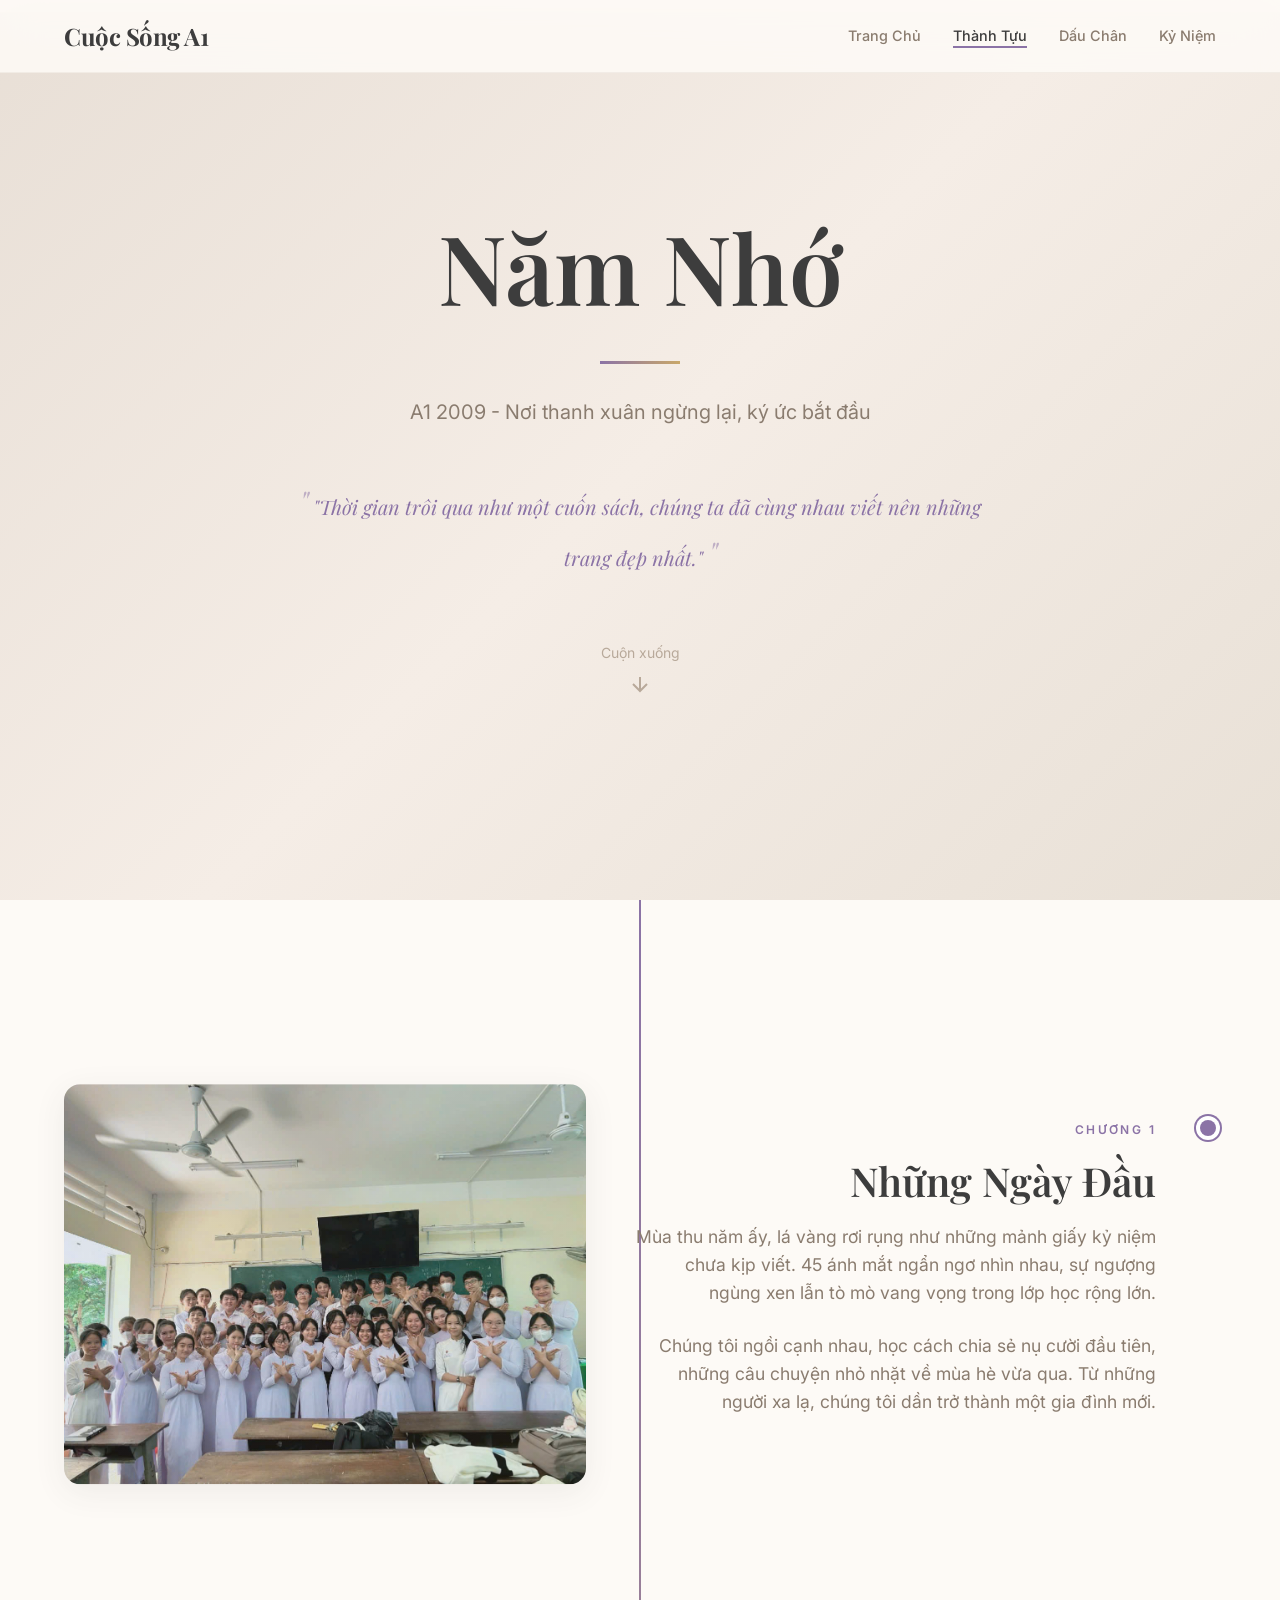
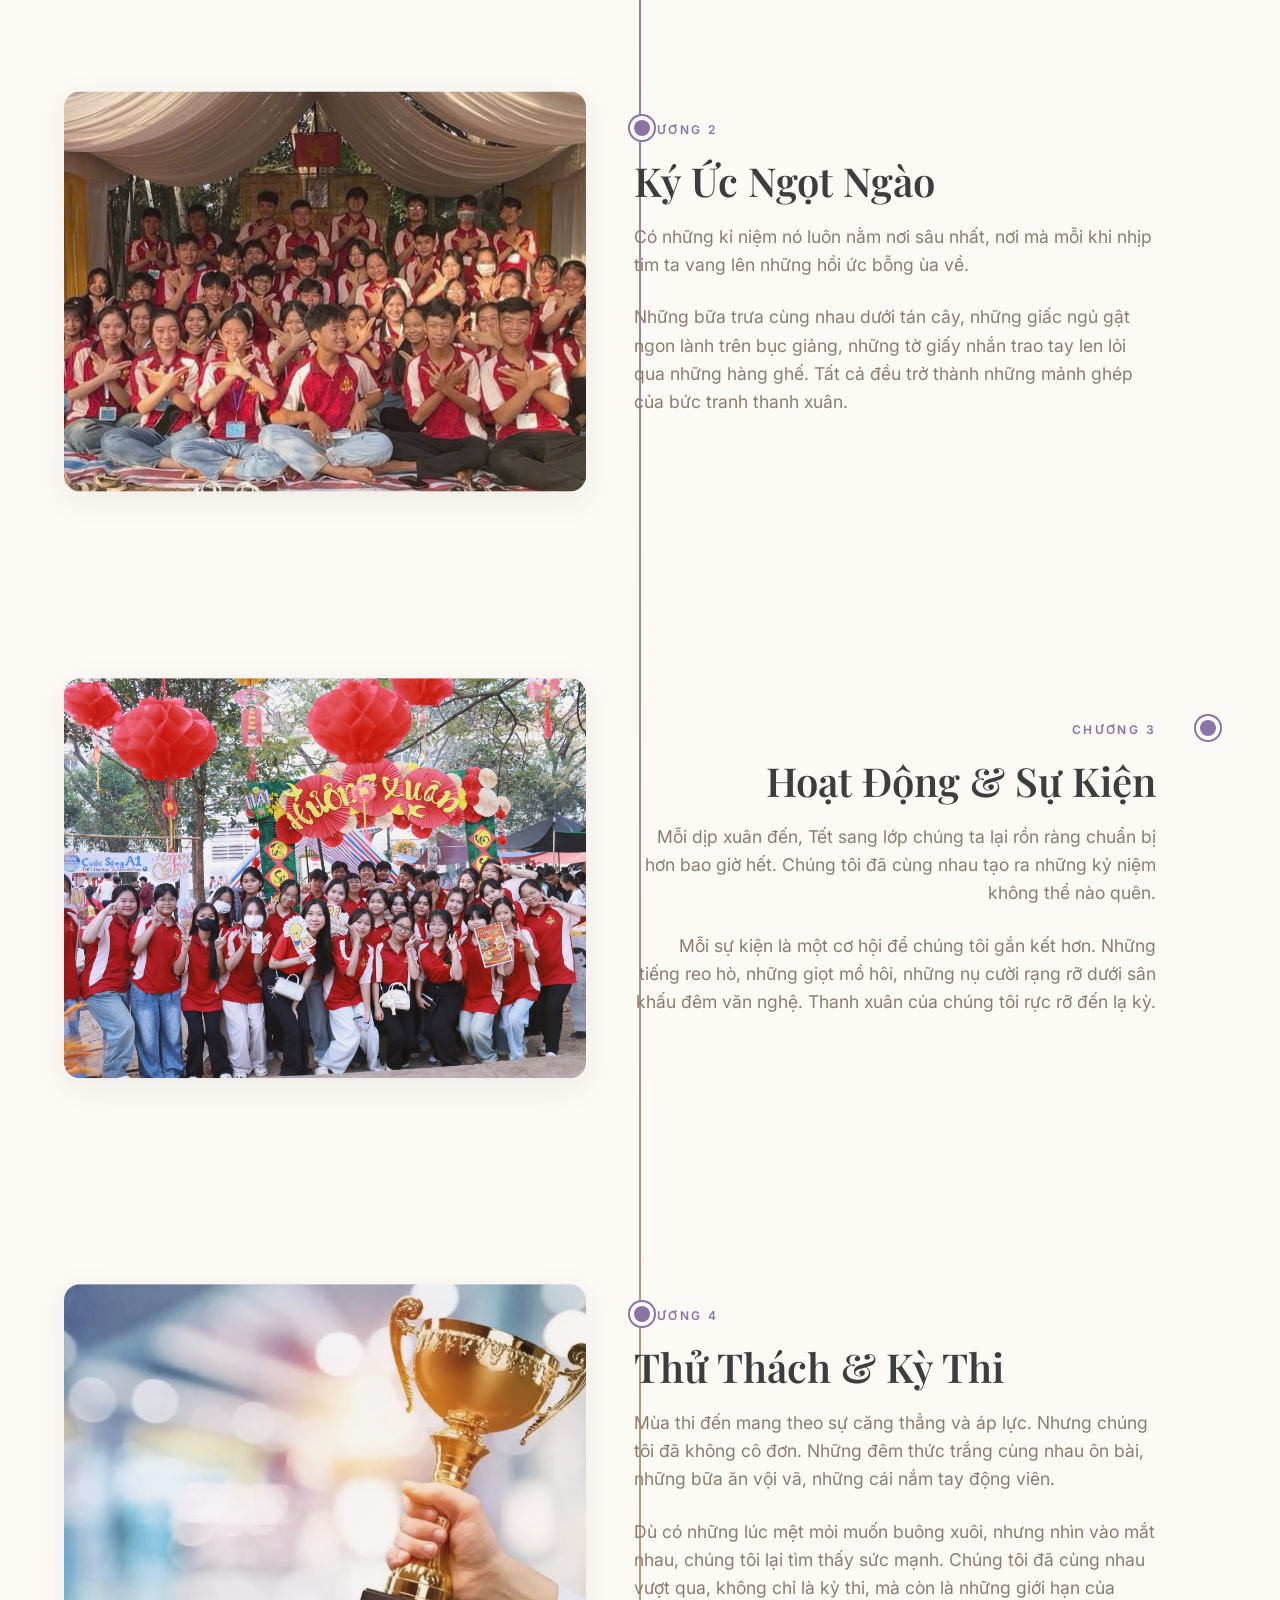
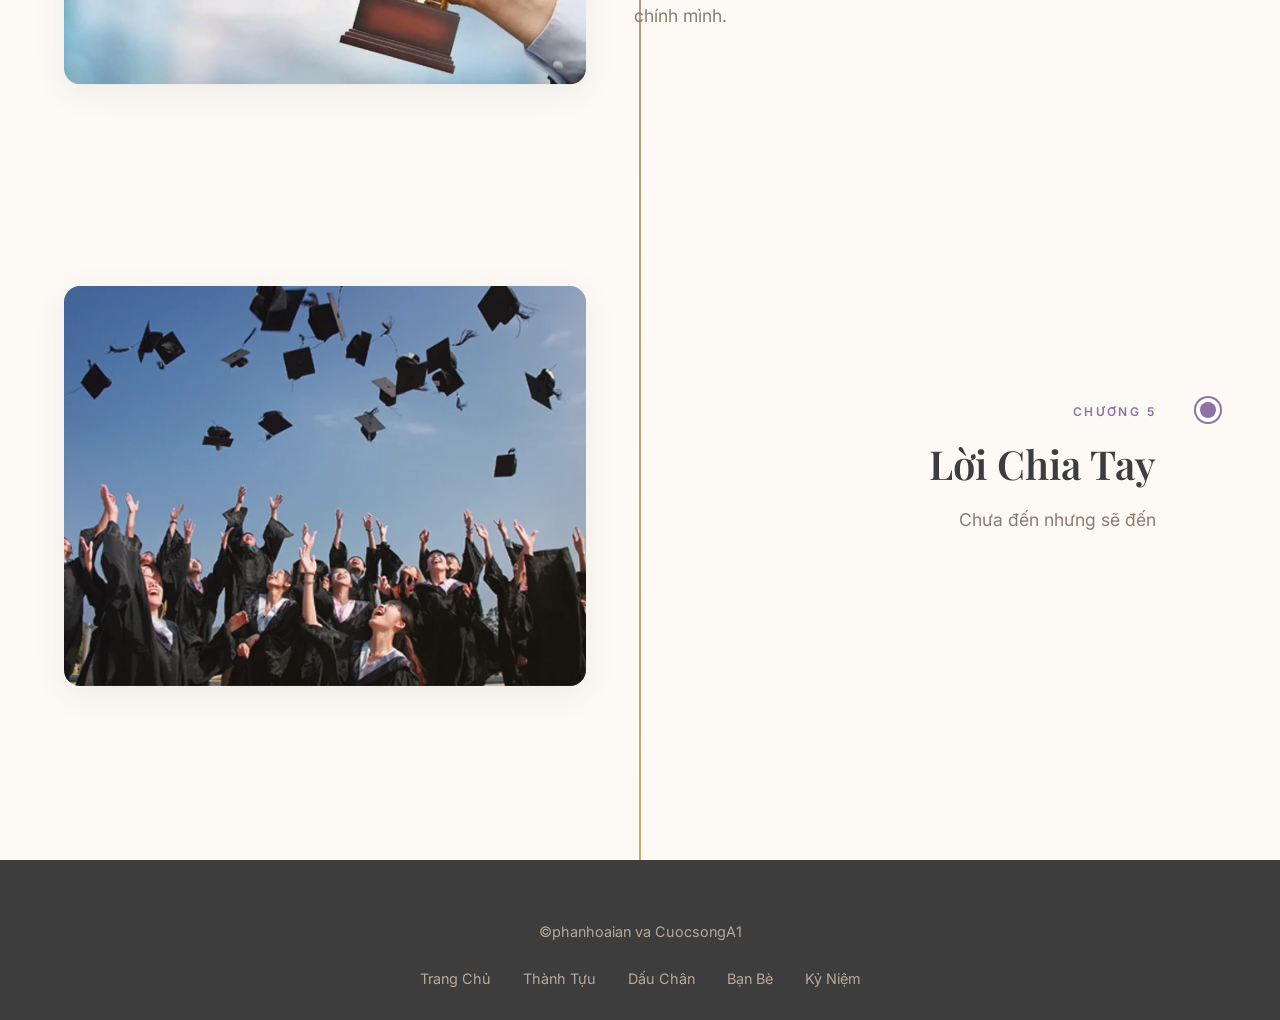
==== index.html @ 9101a154 "Add files via upload" ====
<html lang="en">
<head>
    <meta charset="UTF-8">
    <meta name="viewport" content="width=device-width, initial-scale=1.0">
    <title>A1 2009 - Cuộc sống A1</title>
    <link rel="stylesheet" href="css/style.css">
    <link rel="preconnect" href="https://fonts.googleapis.com">
    <link rel="preconnect" href="https://fonts.gstatic.com" crossorigin>
    <link href="https://fonts.googleapis.com/css2?family=Playfair+Display:wght@400;600;700&family=Inter:wght@300;400;500&display=swap" rel="stylesheet">
    <link rel="shortcut icon" href="https://scontent.fsgn22-1.fna.fbcdn.net/v/t39.30808-1/626630319_122153232092719823_8777034317655926720_n.jpg?stp=dst-jpg_s200x200_tt6&_nc_cat=101&ccb=1-7&_nc_sid=1d2534&_nc_eui2=AeEyj0QNQNaCWDldyul79r_QkZm5VjyvI9yRmblWPK8j3D_sSsfe5cs8A8IA8PeKLNAv_W7htjBFcPsHTziCKK48&_nc_ohc=3yDptLnnUp8Q7kNvwF9u_Lq&_nc_oc=AdrdIYrBHC6mQlR0VF8q8J63vqtb9BoQ-V44E0uIsfdupX2R-YuXMeVOrKI9eE0JbVaA23MNsVKDD-mw1TEElf0S&_nc_zt=24&_nc_ht=scontent.fsgn22-1.fna&_nc_gid=ArXGuorG_A_FlN2onKPrpw&oh=00_Af1xdZVEeotEnHmuKKEDjIhRKZL2exEjdsrtC2wed363jg&oe=69F21630" type="image/x-icon">
</head>
<body>
      <nav class="navbar">
        <div class="nav-container">
            <a href="" class="nav-logo">Cuộc Sống A1</a>
            <button class="nav-toggle" aria-label="Toggle menu">
                <span></span>
                <span></span>
                <span></span>
            </button>
            <ul class="nav-menu">
                <li><a href="">Trang Chủ</a></li>
                <li><a href="" class="active">Thành Tựu</a></li>
                <li><a href="">Dấu Chân</a></li>
                <li><a href="https://drive.google.com/drive/folders/1b-xM9OxWRx40yR7_NTK7ebSOd1DAEus-?usp=sharing">Kỷ Niệm</a></li>
            </ul>
        </div>
    </nav>

    <!-- Scroll Progress -->
    <div class="scroll-progress">
        <div class="progress-bar"></div>
    </div>

    <!-- Music Toggle --><audio autoplay src="audio.mp3">
    <button class="music-toggle" aria-label="Toggle background music">
       
        <svg class="music-icon" viewBox="0 0 24 24" fill="none" stroke="currentColor" stroke-width="2">
            <path d="M9 18V5l12-2v13"></path>
            <circle cx="6" cy="18" r="3"></circle>
            <circle cx="18" cy="16" r="3"></circle>
        </svg>
    </button>
 </audio>
    <!-- Hero Section -->
    <section class="hero">
        <div class="hero-bg" data-parallax="0.3"></div>
        <div class="hero-content">
            <h1 class="hero-title">Năm Nhớ</h1>
            <div class="hero-divider"></div>
            <p class="hero-subtitle">A1 2009 - Nơi thanh xuân ngừng lại, ký ức bắt đầu</p>
            <blockquote class="hero-quote">
                "Thời gian trôi qua như một cuốn sách, chúng ta đã cùng nhau viết nên những trang đẹp nhất."
            </blockquote>
            <div class="scroll-hint">
                <span>Cuộn xuống</span>
                <svg viewBox="0 0 24 24" fill="none" stroke="currentColor" stroke-width="2">
                    <path d="M12 5v14M5 12l7 7 7-7"/>
                </svg>
            </div>
        </div>
    </section>

    <!-- Timeline Container -->
    <div class="timeline-container">
        <div class="timeline-line"></div>

        <!-- Chapter 1 -->
        <section class="story-section" data-chapter="1">
            <div class="container">
                <div class="story-content">
                    <div class="story-text left">
                        <span class="chapter-label">ㅤㅤㅤChương 1</span>
                        <h2>ㅤㅤㅤNhững Ngày Đầu</h2>
                        <p>ㅤㅤMùa thu năm ấy, lá vàng rơi rụng như những mảnh giấy kỷ niệm chưa kịp viết. 45 ánh mắt ngẩn ngơ nhìn nhau, sự ngượng ngùng xen lẫn tò mò vang vọng trong lớp học rộng lớn.</p>
                        <p>ㅤㅤㅤChúng tôi ngồi cạnh nhau, học cách chia sẻ nụ cười đầu tiên, những câu chuyện nhỏ nhặt về mùa hè vừa qua. Từ những người xa lạ, chúng tôi dần trở thành một gia đình mới.</p>
                    </div>
                    <div class="story-image right" data-parallax="0.2">
                              <img src="image/img1.png?w=600&h=400&fit=crop" alt="First days at school">
                        <div class="image-overlay"></div>
                    </div>
                </div>
            </div>
        </section>

        <!-- Chapter 2 -->
        <section class="story-section" data-chapter="2">
            <div class="container">
                <div class="story-content">
                    <div class="story-image left" data-parallax="0.2">
                         <img src="./image/img2.png?w=600&h=400&fit=crop" alt="Class memories">
                        <div class="image-overlay"></div>
                    </div>
                    <div class="story-text right">
                        <span class="chapter-label">ㅤㅤㅤChương 2</span>
                        <h2>ㅤㅤㅤKý Ức Ngọt Ngào</h2>
                        <p>ㅤㅤCó những kỉ niệm nó luôn nằm nơi sâu nhất, nơi mà mỗi khi nhịp tim ta vang lên những hồi ức bỗng ùa về.</p>
                        <p>ㅤㅤㅤNhững bữa trưa cùng nhau dưới tán cây, những giấc ngủ gật ngon lành trên bục giảng, những tờ giấy nhắn trao tay len lỏi qua những hàng ghế. Tất cả đều trở thành những mảnh ghép của bức tranh thanh xuân.</p>
                    </div>
                </div>
            </div>
        </section>

        <!-- Chapter 3 -->
        <section class="story-section" data-chapter="3">
            <div class="container">
                <div class="story-content">
                    <div class="story-text left">
                        <span class="chapter-label">Chương 3</span>
                        <h2>ㅤㅤㅤHoạt Động & Sự Kiện</h2>
                        <p>ㅤㅤMỗi dịp xuân đến, Tết sang lớp chúng ta lại rồn ràng chuẩn bị hơn bao giờ hết. Chúng tôi đã cùng nhau tạo ra những kỷ niệm không thể nào quên.</p>
                        <p>ㅤㅤㅤMỗi sự kiện là một cơ hội để chúng tôi gắn kết hơn. Những tiếng reo hò, những giọt mồ hôi, những nụ cười rạng rỡ dưới sân khấu đêm văn nghệ. Thanh xuân của chúng tôi rực rỡ đến lạ kỳ.</p>
                    </div>
                    <div class="story-image right" data-parallax="0.2">
                        <img src="./image/img3.png?w=600&h=400&fit=crop" alt="School activities">
                        <div class="image-overlay"></div>
                    </div>
                </div>
            </div>
        </section>

        <!-- Chapter 4 -->
        <section class="story-section" data-chapter="4">
            <div class="container">
                <div class="story-content">
                    <div class="story-image left" data-parallax="0.2">
                        <img src="./image/img4.png?w=600&h=400&fit=crop" alt="Exam challenges">
                        <div class="image-overlay"></div>
                    </div>
                    <div class="story-text right">
                        <span class="chapter-label">ㅤㅤㅤChương 4</span>
                        <h2>ㅤㅤㅤThử Thách & Kỳ Thi</h2>
                        <p>ㅤㅤMùa thi đến mang theo sự căng thẳng và áp lực. Nhưng chúng tôi đã không cô đơn. Những đêm thức trắng cùng nhau ôn bài, những bữa ăn vội vã, những cái nắm tay động viên.</p>
                        <p>ㅤㅤㅤDù có những lúc mệt mỏi muốn buông xuôi, nhưng nhìn vào mắt nhau, chúng tôi lại tìm thấy sức mạnh. Chúng tôi đã cùng nhau vượt qua, không chỉ là kỳ thi, mà còn là những giới hạn của chính mình.</p>
                    </div>
                </div>
            </div>
        </section>

        <!-- Chapter 5 -->
        <section class="story-section" data-chapter="5">
            <div class="container">
                <div class="story-content">
                    <div class="story-text left">
                        <span class="chapter-label">Chương 5</span>
                        <h2>Lời Chia Tay</h2>
                        <p>Chưa đến nhưng sẽ đến</p>
                        
                    </div>
                    <div class="story-image right" data-parallax="0.2">
                        <img src="./image/img5.png?w=600&h=400&fit=crop" alt="Graduation farewell">
                        <div class="image-overlay"></div>
                    </div>
                </div>
            </div>
        </section>
    </div>

    <!-- Footer -->
    <footer class="footer">
         <div class="container">
            <p>©phanhoaian va CuocsongA1</p>
            <div class="footer-links">
                <a href="index.html">Trang Chủ</a>
                <a href="./achievements/">Thành Tựu</a>
                <a href="./timeline/">Dấu Chân</a>
                <a href="./members/">Bạn Bè</a>
                <a href="./gallery/">Kỷ Niệm</a>
            </div>
        </div>
    </footer>

    <script src="js/script.js"></script>
</body>
</html>
---- css/style.css ----
/* Reset & Base */
* {
    margin: 0;
    padding: 0;
    box-sizing: border-box;
}

:root {
    --bg-primary: #fdfaf6;
    --bg-secondary: #faf5f0;
    --accent-purple: #8b73a6;
    --accent-gold: #c9a86a;
    --text-dark: #3d3d3d;
    --text-light: #8a7c6f;
    --text-muted: #b8a99a;
    --white: #ffffff;
    --shadow: 0 8px 32px rgba(61, 61, 61, 0.08);
    --transition: all 0.4s cubic-bezier(0.16, 1, 0.3, 1);
}

html {
    scroll-behavior: smooth;
}

body {
    font-family: 'Inter', sans-serif;
    color: var(--text-dark);
    background-color: var(--bg-primary);
    line-height: 1.6;
    overflow-x: hidden;
}

h1, h2, h3, h4 {
    font-family: 'Playfair Display', serif;
    font-weight: 600;
    line-height: 1.3;
}

a {
    text-decoration: none;
    color: inherit;
    transition: var(--transition);
}

ul {
    list-style: none;
}

img {
    max-width: 100%;
    display: block;
}

.container {
    max-width: 1200px;
    margin: 0 auto;
    padding: 0 24px;
}

/* Navigation */
.navbar {
    position: fixed;
    top: 0;
    left: 0;
    right: 0;
    z-index: 1000;
    background: rgba(253, 250, 246, 0.9);
    backdrop-filter: blur(20px);
    border-bottom: 1px solid rgba(184, 169, 154, 0.15);
    transition: var(--transition);
}

.navbar.scrolled {
    box-shadow: var(--shadow);
}

.nav-container {
    max-width: 1200px;
    margin: 0 auto;
    padding: 0 24px;
    display: flex;
    align-items: center;
    justify-content: space-between;
    height: 72px;
}

.nav-logo {
    font-family: 'Playfair Display', serif;
    font-size: 1.5rem;
    font-weight: 700;
    color: var(--text-dark);
    letter-spacing: -0.02em;
}

.nav-menu {
    display: flex;
    gap: 32px;
    align-items: center;
}

.nav-menu a {
    font-size: 0.9rem;
    color: var(--text-light);
    font-weight: 500;
    position: relative;
}

.nav-menu a::after {
    content: '';
    position: absolute;
    bottom: -4px;
    left: 0;
    width: 0;
    height: 2px;
    background: var(--accent-purple);
    transition: var(--transition);
}

.nav-menu a:hover,
.nav-menu a.active {
    color: var(--text-dark);
}

.nav-menu a:hover::after,
.nav-menu a.active::after {
    width: 100%;
}

.nav-toggle {
    display: none;
    flex-direction: column;
    gap: 5px;
    background: none;
    border: none;
    cursor: pointer;
    padding: 8px;
}

.nav-toggle span {
    width: 24px;
    height: 2px;
    background: var(--text-dark);
    transition: var(--transition);
}

/* Music Toggle */
.music-toggle {
    position: fixed;
    bottom: 32px;
    right: 32px;
    width: 56px;
    height: 56px;
    border-radius: 50%;
    background: var(--white);
    border: 1px solid rgba(184, 169, 154, 0.3);
    box-shadow: var(--shadow);
    cursor: pointer;
    z-index: 999;
    display: flex;
    align-items: center;
    justify-content: center;
    transition: var(--transition);
}

.music-toggle:hover {
    transform: scale(1.1);
    border-color: var(--accent-purple);
}

.music-toggle.playing {
    background: var(--accent-purple);
    color: var(--white);
}

.music-icon {
    width: 24px;
    height: 24px;
}

/* Scroll Progress */
.scroll-progress {
    position: fixed;
    top: 0;
    left: 0;
    right: 0;
    height: 4px;
    z-index: 1001;
    pointer-events: none;
}

.progress-bar {
    height: 100%;
    background: linear-gradient(90deg, var(--accent-purple), var(--accent-gold));
    width: 0%;
    transition: width 0.1s ease-out;
}

/* Hero Section */
.hero {
    position: relative;
    min-height: 100vh;
    display: flex;
    align-items: center;
    justify-content: center;
    overflow: hidden;
}

.hero-bg {
    position: absolute;
    inset: 0;
    background: linear-gradient(135deg, #e8dfd6 0%, #f5ede6 50%, #e8e0d6 100%);
}

.hero-bg::before {
    content: '';
    position: absolute;
    inset: 0;
    background-image: url('https://images.unsplash.com/photo-1523050854058-8df90110c9f1?w=1920&h=1080&fit=crop');
    background-size: cover;
    background-position: center;
    opacity: 0.15;
}

.hero-content {
    text-align: center;
    padding: 0 24px;
    position: relative;
    z-index: 2;
    max-width: 800px;
}

.hero-title {
    font-size: clamp(3rem, 10vw, 6rem);
    color: var(--text-dark);
    margin-bottom: 1.5rem;
    opacity: 0;
    transform: translateY(40px);
    animation: fadeUp 1s ease forwards 0.3s;
}

.hero-divider {
    width: 80px;
    height: 3px;
    background: linear-gradient(90deg, var(--accent-purple), var(--accent-gold));
    margin: 2rem auto;
    opacity: 0;
    transform: scaleX(0);
    animation: scaleXIn 0.8s ease forwards 0.8s;
}

.hero-subtitle {
    font-size: 1.25rem;
    color: var(--text-light);
    margin-bottom: 2rem;
    opacity: 0;
    transform: translateY(30px);
    animation: fadeUp 1s ease forwards 0.6s;
}

.hero-quote {
    font-family: 'Playfair Display', serif;
    font-size: 1.25rem;
    font-style: italic;
    color: var(--accent-purple);
    margin-top: 3rem;
    padding: 0 24px;
    opacity: 0;
    transform: translateY(30px);
    animation: fadeUp 1s ease forwards 0.9s;
}

.hero-quote::before,
.hero-quote::after {
    content: '"';
    font-size: 2rem;
    opacity: 0.5;
}

.scroll-hint {
    display: flex;
    flex-direction: column;
    align-items: center;
    gap: 8px;
    margin-top: 4rem;
    opacity: 0;
    animation: fadeUp 1s ease forwards 1.2s;
    cursor: pointer;
    color: var(--text-muted);
    font-size: 0.875rem;
}

.scroll-hint svg {
    width: 24px;
    height: 24px;
    animation: bounce 2s infinite;
}

@keyframes fadeUp {
    to {
        opacity: 1;
        transform: translateY(0);
    }
}

@keyframes scaleXIn {
    to {
        opacity: 1;
        transform: scaleX(1);
    }
}

@keyframes bounce {
    0%, 20%, 50%, 80%, 100% { transform: translateY(0); }
    40% { transform: translateY(-8px); }
    60% { transform: translateY(-4px); }
}

/* Timeline Container */
.timeline-container {
    position: relative;
    padding: 80px 0;
}

.timeline-line {
    position: absolute;
    left: 50%;
    top: 0;
    bottom: 0;
    width: 2px;
    background: linear-gradient(180deg, var(--accent-purple) 0%, var(--accent-gold) 100%);
    transform: translateX(-50%);
}

/* Story Section */
.story-section {
    position: relative;
    padding: 100px 0;
    opacity: 0;
    transform: translateY(60px);
    transition: var(--transition);
}

.story-section.visible {
    opacity: 1;
    transform: translateY(0);
}

.story-section:nth-child(even) .story-content {
    flex-direction: row-reverse;
}

.story-section:nth-child(even) .story-text {
    text-align: right;
    padding-right: 60px;
    padding-left: 0;
}

.story-section:nth-child(even) .story-text::before {
    right: 0;
    left: auto;
}

.story-content {
    display: flex;
    align-items: center;
    gap: 48px;
    position: relative;
}

.story-text {
    flex: 1;
    padding-right: 60px;
    position: relative;
}

.story-text::before {
    content: '';
    position: absolute;
    top: 0;
    left: 0;
    width: 16px;
    height: 16px;
    background: var(--accent-purple);
    border-radius: 50%;
    box-shadow: 0 0 0 4px var(--white), 0 0 0 6px var(--accent-purple);
    z-index: 2;
}

.chapter-label {
    font-size: 0.75rem;
    text-transform: uppercase;
    letter-spacing: 0.2em;
    color: var(--accent-purple);
    font-weight: 600;
}

.story-text h2 {
    font-size: 2.5rem;
    color: var(--text-dark);
    margin: 1rem 0;
}

.story-text p {
    color: var(--text-light);
    margin-bottom: 1.5rem;
    font-size: 1.1rem;
}

.story-image {
    flex: 1;
    position: relative;
}

.story-image img {
    width: 100%;
    height: 400px;
    object-fit: cover;
    border-radius: 16px;
    box-shadow: var(--shadow);
    transition: var(--transition);
}

.story-image:hover img {
    transform: scale(1.03);
    box-shadow: 0 20px 60px rgba(61, 61, 61, 0.15);
}

.image-overlay {
    position: absolute;
    inset: 0;
    border-radius: 16px;
    background: linear-gradient(135deg, rgba(139, 115, 166, 0.1) 0%, rgba(201, 168, 106, 0.1) 100%);
    pointer-events: none;
}

/* Page Header */
.page-header {
    text-align: center;
    padding: 100px 0 60px;
}

.page-header h1 {
    font-size: 3.5rem;
    color: var(--text-dark);
    margin-bottom: 1rem;
}

.page-subtitle {
    font-size: 1.25rem;
    color: var(--text-light);
}

/* Achievement Filters */
.achievement-filters {
    display: flex;
    justify-content: center;
    gap: 16px;
    margin-bottom: 50px;
    flex-wrap: wrap;
}

.filter-btn {
    padding: 12px 28px;
    border: 1px solid rgba(184, 169, 154, 0.4);
    background: var(--white);
    color: var(--text-light);
    font-size: 0.9rem;
    border-radius: 50px;
    cursor: pointer;
    transition: var(--transition);
    font-weight: 500;
}

.filter-btn:hover,
.filter-btn.active {
    border-color: var(--accent-purple);
    color: var(--accent-purple);
    background: rgba(139, 115, 166, 0.05);
}

/* Achievement Grid */
.achievement-grid {
    display: grid;
    grid-template-columns: repeat(auto-fit, minmax(350px, 1fr));
    gap: 32px;
    margin-bottom: 80px;
}

.achievement-card {
    background: var(--white);
    border-radius: 20px;
    overflow: hidden;
    box-shadow: var(--shadow);
    transition: var(--transition);
    opacity: 0;
    transform: translateY(40px);
}

.achievement-card.visible {
    opacity: 1;
    transform: translateY(0);
}

.achievement-card:hover {
    transform: translateY(-10px);
    box-shadow: 0 20px 60px rgba(61, 61, 61, 0.12);
}

.card-image {
    position: relative;
    height: 240px;
    overflow: hidden;
}

.card-image img {
    width: 100%;
    height: 100%;
    object-fit: cover;
    transition: var(--transition);
}

.achievement-card:hover .card-image img {
    transform: scale(1.08);
}

.card-overlay {
    position: absolute;
    inset: 0;
    background: linear-gradient(180deg, transparent 0%, rgba(61, 61, 61, 0.3) 100%);
}

.card-content {
    padding: 24px;
}

.card-category {
    font-size: 0.75rem;
    text-transform: uppercase;
    letter-spacing: 0.15em;
    color: var(--accent-purple);
    font-weight: 600;
}

.card-content h3 {
    font-size: 1.5rem;
    margin: 0.75rem 0;
    color: var(--text-dark);
}

.card-content p {
    color: var(--text-light);
    font-size: 0.95rem;
}

/* Timeline Page */
.timeline-page {
    padding-bottom: 80px;
}

.timeline {
    position: relative;
    padding: 60px 0;
}

.timeline::before {
    content: '';
    position: absolute;
    left: 50%;
    top: 0;
    bottom: 0;
    width: 2px;
    background: linear-gradient(180deg, var(--accent-purple) 0%, var(--accent-gold) 100%);
    transform: translateX(-50%);
}

.timeline-item {
    position: relative;
    display: flex;
    align-items: flex-start;
    margin-bottom: 60px;
    opacity: 0;
    transform: translateX(-60px);
    transition: var(--transition);
}

.timeline-item.visible {
    opacity: 1;
    transform: translateX(0);
}

.timeline-item:nth-child(even) {
    justify-content: flex-end;
    text-align: right;
}

.timeline-item:nth-child(even) .timeline-dot {
    left: auto;
    right: 50%;
    transform: translateX(50%);
}

.timeline-item:nth-child(even) .timeline-content {
    margin-right: 40px;
    margin-left: 0;
}

.timeline-dot {
    position: absolute;
    left: 50%;
    top: 0;
    width: 20px;
    height: 20px;
    background: var(--white);
    border: 3px solid var(--accent-purple);
    border-radius: 50%;
    transform: translateX(-50%);
    z-index: 2;
    transition: var(--transition);
}

.timeline-item:hover .timeline-dot {
    border-color: var(--accent-gold);
    transform: translateX(-50%) scale(1.2);
}

.timeline-content {
    background: var(--white);
    padding: 28px;
    border-radius: 16px;
    box-shadow: var(--shadow);
    max-width: 400px;
    margin-left: 40px;
    position: relative;
    transition: var(--transition);
}

.timeline-item:hover .timeline-content {
    transform: scale(1.02);
    box-shadow: 0 20px 60px rgba(61, 61, 61, 0.15);
}

.timeline-year {
    font-size: 0.8rem;
    text-transform: uppercase;
    letter-spacing: 0.2em;
    color: var(--accent-purple);
    font-weight: 600;
}

.timeline-content h3 {
    font-size: 1.5rem;
    color: var(--text-dark);
    margin: 0.75rem 0;
}

.timeline-content p {
    color: var(--text-light);
    font-size: 0.95rem;
}

/* Members Grid */
.members-grid {
    display: grid;
    grid-template-columns: repeat(auto-fill, minmax(280px, 1fr));
    gap: 32px;
    margin-bottom: 80px;
}

.member-card {
    background: var(--white);
    border-radius: 20px;
    overflow: hidden;
    box-shadow: var(--shadow);
    transition: var(--transition);
    opacity: 0;
    transform: translateY(40px);
}

.member-card.visible {
    opacity: 1;
    transform: translateY(0);
}

.member-card:hover {
    transform: translateY(-10px);
    box-shadow: 0 20px 60px rgba(61, 61, 61, 0.12);
}

.member-avatar {
    position: relative;
    height: 300px;
    overflow: hidden;
}

.member-avatar img {
    width: 100%;
    height: 100%;
    object-fit: cover;
    transition: var(--transition);
}

.member-card:hover .member-avatar img {
    transform: scale(1.1);
}

.avatar-overlay {
    position: absolute;
    inset: 0;
    background: linear-gradient(180deg, transparent 0%, rgba(61, 61, 61, 0.4) 100%);
}

.member-info {
    padding: 24px;
}

.member-info h3 {
    font-size: 1.5rem;
    color: var(--text-dark);
    margin-bottom: 0.25rem;
}

.member-role {
    font-size: 0.85rem;
    color: var(--accent-purple);
    font-weight: 600;
    margin-bottom: 1rem;
    text-transform: uppercase;
    letter-spacing: 0.1em;
}

.member-bio {
    color: var(--text-light);
    font-size: 0.95rem;
}

/* Gallery Grid */
.gallery-grid {
    display: grid;
    grid-template-columns: repeat(auto-fill, minmax(280px, 1fr));
    gap: 20px;
    margin-bottom: 80px;
}

.gallery-item {
    position: relative;
    border-radius: 16px;
    overflow: hidden;
    cursor: pointer;
    opacity: 0;
    transform: translateY(40px);
    transition: var(--transition);
    aspect-ratio: 3/2;
}

.gallery-item.visible {
    opacity: 1;
    transform: translateY(0);
}

.gallery-item:hover {
    transform: scale(1.02);
}

.gallery-item img {
    width: 100%;
    height: 100%;
    object-fit: cover;
    transition: var(--transition);
}

.gallery-item:hover img {
    transform: scale(1.1);
}

.gallery-item::after {
    content: '';
    position: absolute;
    inset: 0;
    background: linear-gradient(180deg, transparent 60%, rgba(61, 61, 61, 0.5) 100%);
    opacity: 0;
    transition: var(--transition);
}

.gallery-item:hover::after {
    opacity: 1;
}

/* Lightbox */
.lightbox {
    position: fixed;
    inset: 0;
    background: rgba(0, 0, 0, 0.9);
    z-index: 2000;
    display: flex;
    align-items: center;
    justify-content: center;
    opacity: 0;
    visibility: hidden;
    transition: var(--transition);
}

.lightbox.active {
    opacity: 1;
    visibility: visible;
}

.lightbox-content {
    position: relative;
    max-width: 90vw;
    max-height: 90vh;
}

.lightbox-image {
    max-width: 100%;
    max-height: 80vh;
    object-fit: contain;
    border-radius: 8px;
}

.lightbox-close,
.lightbox-nav {
    position: absolute;
    background: rgba(255, 255, 255, 0.1);
    border: none;
    color: var(--white);
    font-size: 2rem;
    width: 50px;
    height: 50px;
    border-radius: 50%;
    cursor: pointer;
    display: flex;
    align-items: center;
    justify-content: center;
    transition: var(--transition);
    backdrop-filter: blur(10px);
}

.lightbox-close:hover,
.lightbox-nav:hover {
    background: rgba(255, 255, 255, 0.2);
    transform: scale(1.1);
}

.lightbox-close {
    top: -70px;
    right: 0;
}

.lightbox-nav {
    top: 50%;
    transform: translateY(-50%);
    font-size: 2.5rem;
    width: 60px;
    height: 60px;
}

.lightbox-nav.prev {
    left: -70px;
}

.lightbox-nav.next {
    right: -70px;
}

/* Footer */
.footer {
    background: var(--text-dark);
    color: var(--white);
    padding: 60px 0 30px;
}

.footer p {
    text-align: center;
    color: var(--text-muted);
    font-size: 0.9rem;
}

.footer-links {
    display: flex;
    justify-content: center;
    gap: 32px;
    margin-top: 24px;
    flex-wrap: wrap;
}

.footer-links a {
    color: var(--text-muted);
    font-size: 0.9rem;
    transition: var(--transition);
}

.footer-links a:hover {
    color: var(--accent-gold);
}

/* Responsive */
@media (max-width: 992px) {
    .timeline-line {
        left: 30px;
    }

    .story-section:nth-child(even) .story-content,
    .story-content {
        flex-direction: column;
    }

    .story-section:nth-child(even) .story-image,
    .story-image {
        order: -1;
        width: 100%;
    }

    .story-section:nth-child(even) .story-text,
    .story-text {
        padding-right: 0;
        text-align: left;
    }

    .story-text::before {
        left: -46px;
    }

    .timeline-content {
        margin-left: 60px;
    }

    .timeline-item:nth-child(even) .timeline-content {
        margin-right: 0;
        margin-left: 60px;
        text-align: left;
    }

    .timeline-item:nth-child(even) .timeline-dot {
        left: 30px;
        right: auto;
        transform: translateX(0);
    }
}

@media (max-width: 768px) {
    .nav-toggle {
        display: flex;
    }

    .nav-menu {
        position: fixed;
        top: 72px;
        left: 0;
        right: 0;
        background: var(--bg-primary);
        flex-direction: column;
        padding: 24px;
        gap: 0;
        clip-path: polygon(0 0, 100% 0, 100% 0, 0 0);
        transition: var(--transition);
    }

    .nav-menu.open {
        clip-path: polygon(0 0, 100% 0, 100% 100%, 0 100%);
    }

    .nav-menu li {
        width: 100%;
        border-bottom: 1px solid rgba(184, 169, 154, 0.15);
    }

    .nav-menu a {
        display: block;
        padding: 16px 0;
    }

    .nav-menu a::after {
        display: none;
    }

    .music-toggle {
        bottom: 24px;
        right: 24px;
        width: 48px;
        height: 48px;
    }

    .hero-title {
        font-size: 2.5rem;
    }

    .hero-subtitle {
        font-size: 1.1rem;
    }

    .hero-quote {
        font-size: 1.1rem;
    }

    .page-header h1 {
        font-size: 2.5rem;
    }

    .story-text h2 {
        font-size: 1.75rem;
    }

    .timeline-content {
        padding: 20px;
        margin-left: 50px;
        max-width: none;
    }

    .timeline-item:nth-child(even) .timeline-content {
        margin-left: 50px;
    }

    .lightbox-nav {
        left: 10px;
        right: 10px;
        width: 40px;
        height: 40px;
        font-size: 1.5rem;
    }

    .lightbox-nav.prev {
        left: 10px;
    }

    .lightbox-nav.next {
        right: 10px;
    }

    .lightbox-close {
        top: -60px;
        right: 0;
        width: 40px;
        height: 40px;
        font-size: 1.5rem;
    }
}
/* Danh sách thành tích trong achievement card */
.achievement-list {
    list-style: none;
    padding: 0;
    margin: 1.5rem 0 0 0;
    display: flex;
    flex-direction: column;
    gap: 0.75rem;
}

.achievement-list li {
    font-size: 0.95rem;
    color: var(--text-light);
    display: flex;
    align-items: flex-start;
    gap: 10px;
    line-height: 1.5;
}

/* Tô đậm chữ trong thẻ li */
.achievement-list strong {
    color: var(--text-dark);
    font-weight: 600;
}
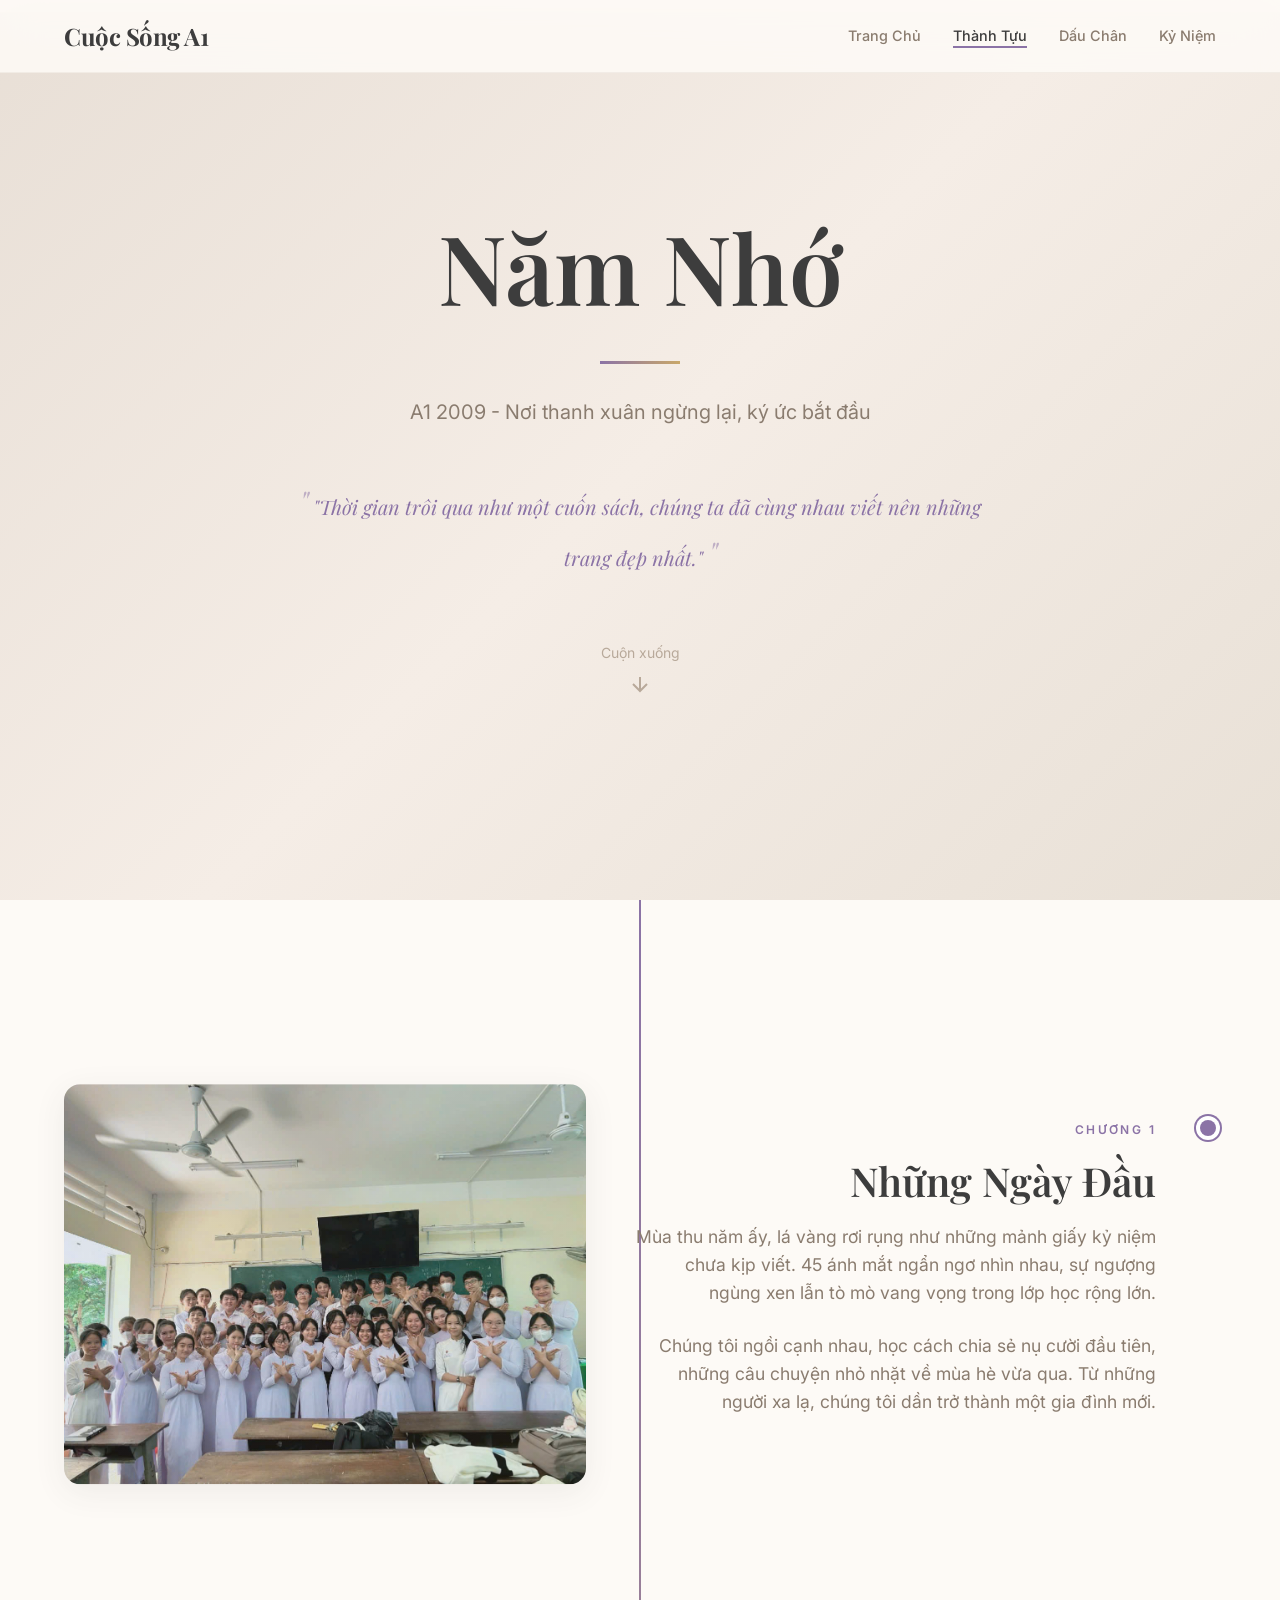
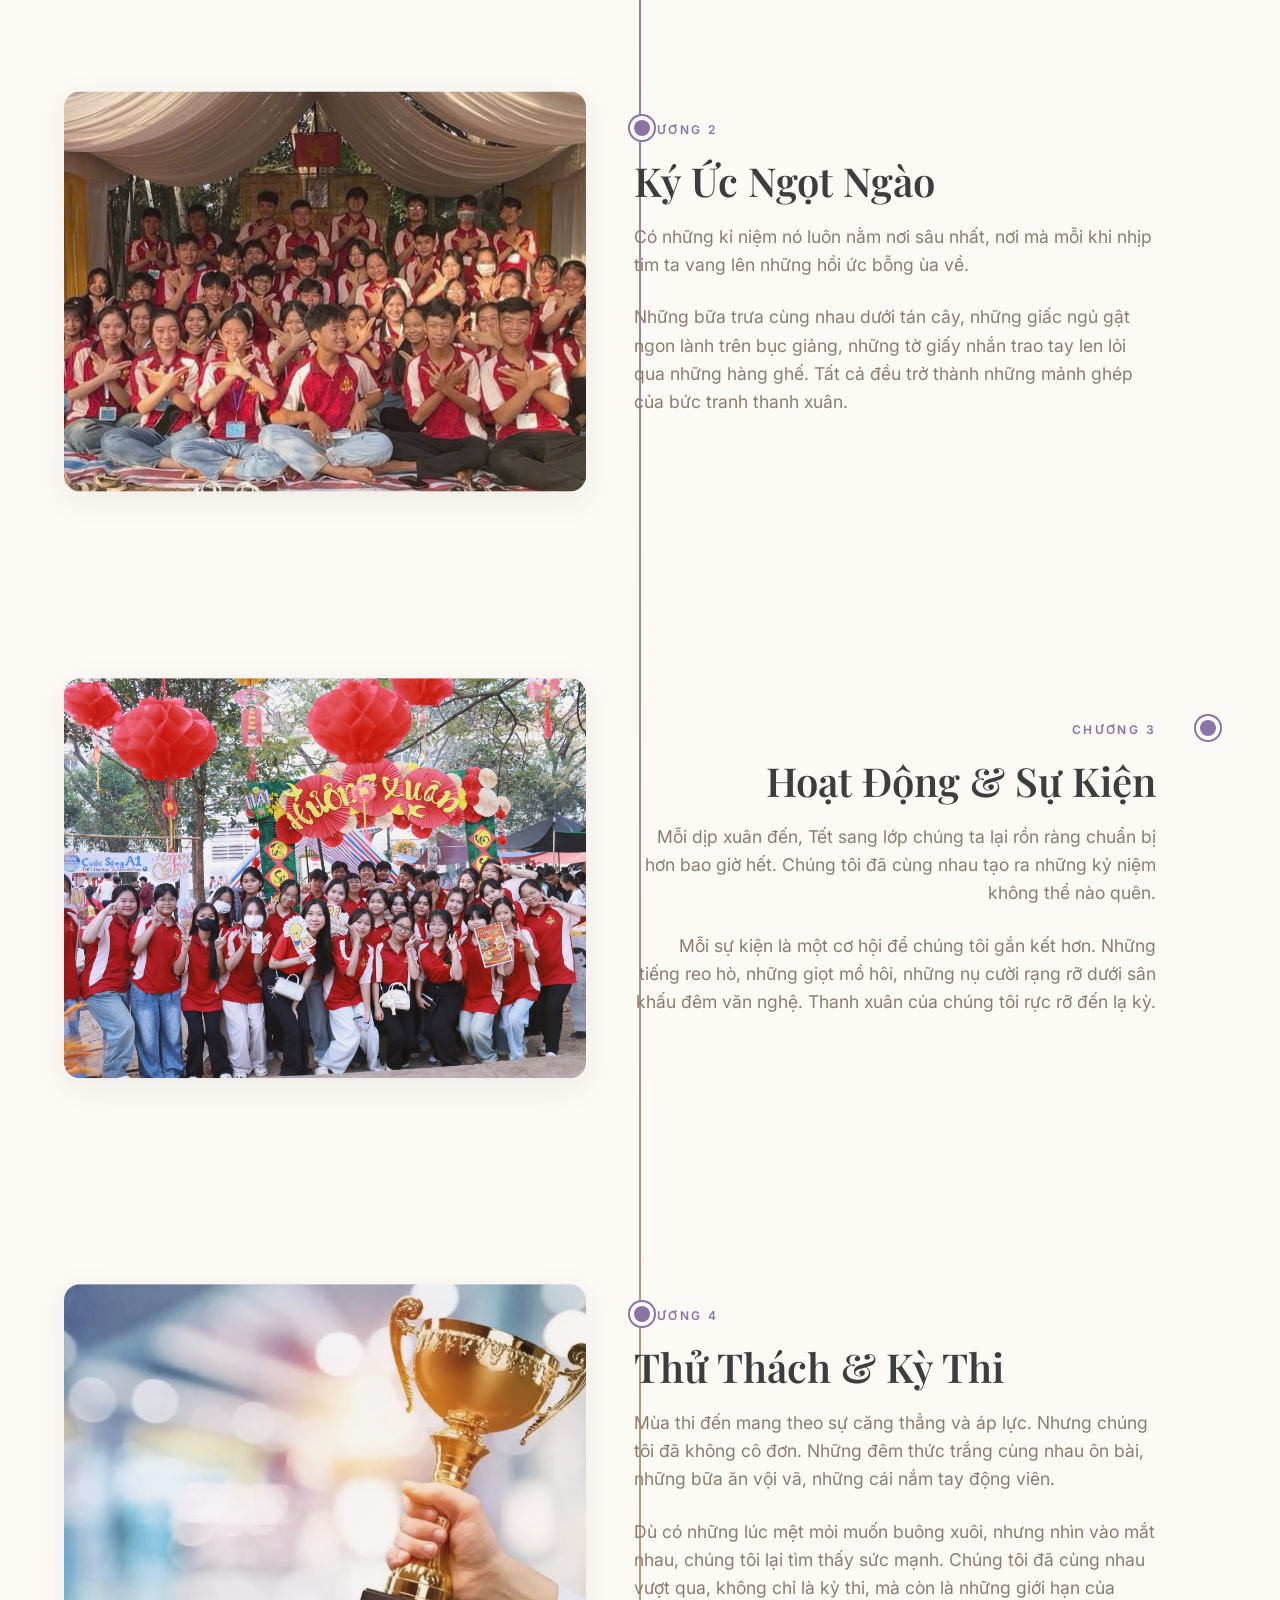
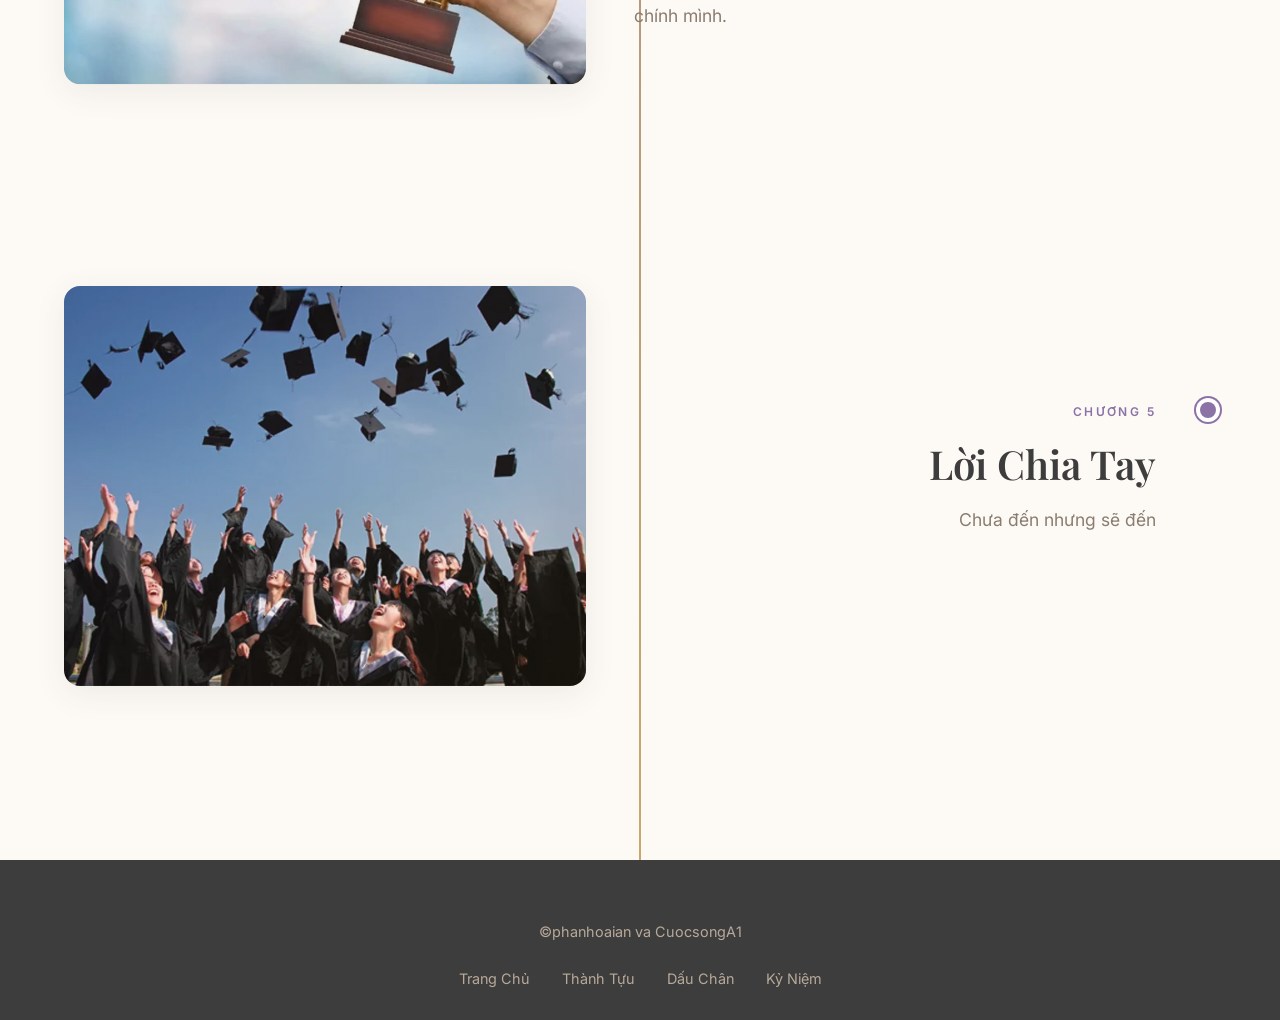
==== commit 8706cc6b: "Update index.html" ====
--- a/index.html
+++ b/index.html
@@ -10,7 +10,7 @@
     <link rel="shortcut icon" href="https://scontent.fsgn22-1.fna.fbcdn.net/v/t39.30808-1/626630319_122153232092719823_8777034317655926720_n.jpg?stp=dst-jpg_s200x200_tt6&_nc_cat=101&ccb=1-7&_nc_sid=1d2534&_nc_eui2=AeEyj0QNQNaCWDldyul79r_QkZm5VjyvI9yRmblWPK8j3D_sSsfe5cs8A8IA8PeKLNAv_W7htjBFcPsHTziCKK48&_nc_ohc=3yDptLnnUp8Q7kNvwF9u_Lq&_nc_oc=AdrdIYrBHC6mQlR0VF8q8J63vqtb9BoQ-V44E0uIsfdupX2R-YuXMeVOrKI9eE0JbVaA23MNsVKDD-mw1TEElf0S&_nc_zt=24&_nc_ht=scontent.fsgn22-1.fna&_nc_gid=ArXGuorG_A_FlN2onKPrpw&oh=00_Af1xdZVEeotEnHmuKKEDjIhRKZL2exEjdsrtC2wed363jg&oe=69F21630" type="image/x-icon">
 </head>
 <body>
-      <nav class="navbar">
+       <nav class="navbar">
         <div class="nav-container">
             <a href="" class="nav-logo">Cuộc Sống A1</a>
             <button class="nav-toggle" aria-label="Toggle menu">
@@ -19,9 +19,9 @@
                 <span></span>
             </button>
             <ul class="nav-menu">
-                <li><a href="">Trang Chủ</a></li>
-                <li><a href="" class="active">Thành Tựu</a></li>
-                <li><a href="">Dấu Chân</a></li>
+                <li><a href="https://shungching.github.io/cuocsonga1/">Trang Chủ</a></li>
+                <li><a href="https://shungching.github.io/cuocsonga1/achievements" class="active">Thành Tựu</a></li>
+                <li><a href="https://shungching.github.io/cuocsonga1/timeline">Dấu Chân</a></li>
                 <li><a href="https://drive.google.com/drive/folders/1b-xM9OxWRx40yR7_NTK7ebSOd1DAEus-?usp=sharing">Kỷ Niệm</a></li>
             </ul>
         </div>
@@ -157,19 +157,18 @@
     </div>
 
     <!-- Footer -->
-    <footer class="footer">
+  <footer class="footer">
          <div class="container">
             <p>©phanhoaian va CuocsongA1</p>
             <div class="footer-links">
-                <a href="index.html">Trang Chủ</a>
-                <a href="./achievements/">Thành Tựu</a>
-                <a href="./timeline/">Dấu Chân</a>
-                <a href="./members/">Bạn Bè</a>
-                <a href="./gallery/">Kỷ Niệm</a>
+                <a href="https://shungching.github.io/cuocsonga1/">Trang Chủ</a>
+                <a href="https://shungching.github.io/cuocsonga1//achievements/">Thành Tựu</a>
+                <a href="https://shungching.github.io/cuocsonga1//timeline/">Dấu Chân</a>
+                <a href="https://drive.google.com/drive/folders/1b-xM9OxWRx40yR7_NTK7ebSOd1DAEus-?usp=sharing">Kỷ Niệm</a>
             </div>
         </div>
     </footer>
 
     <script src="js/script.js"></script>
 </body>
-</html>+</html>
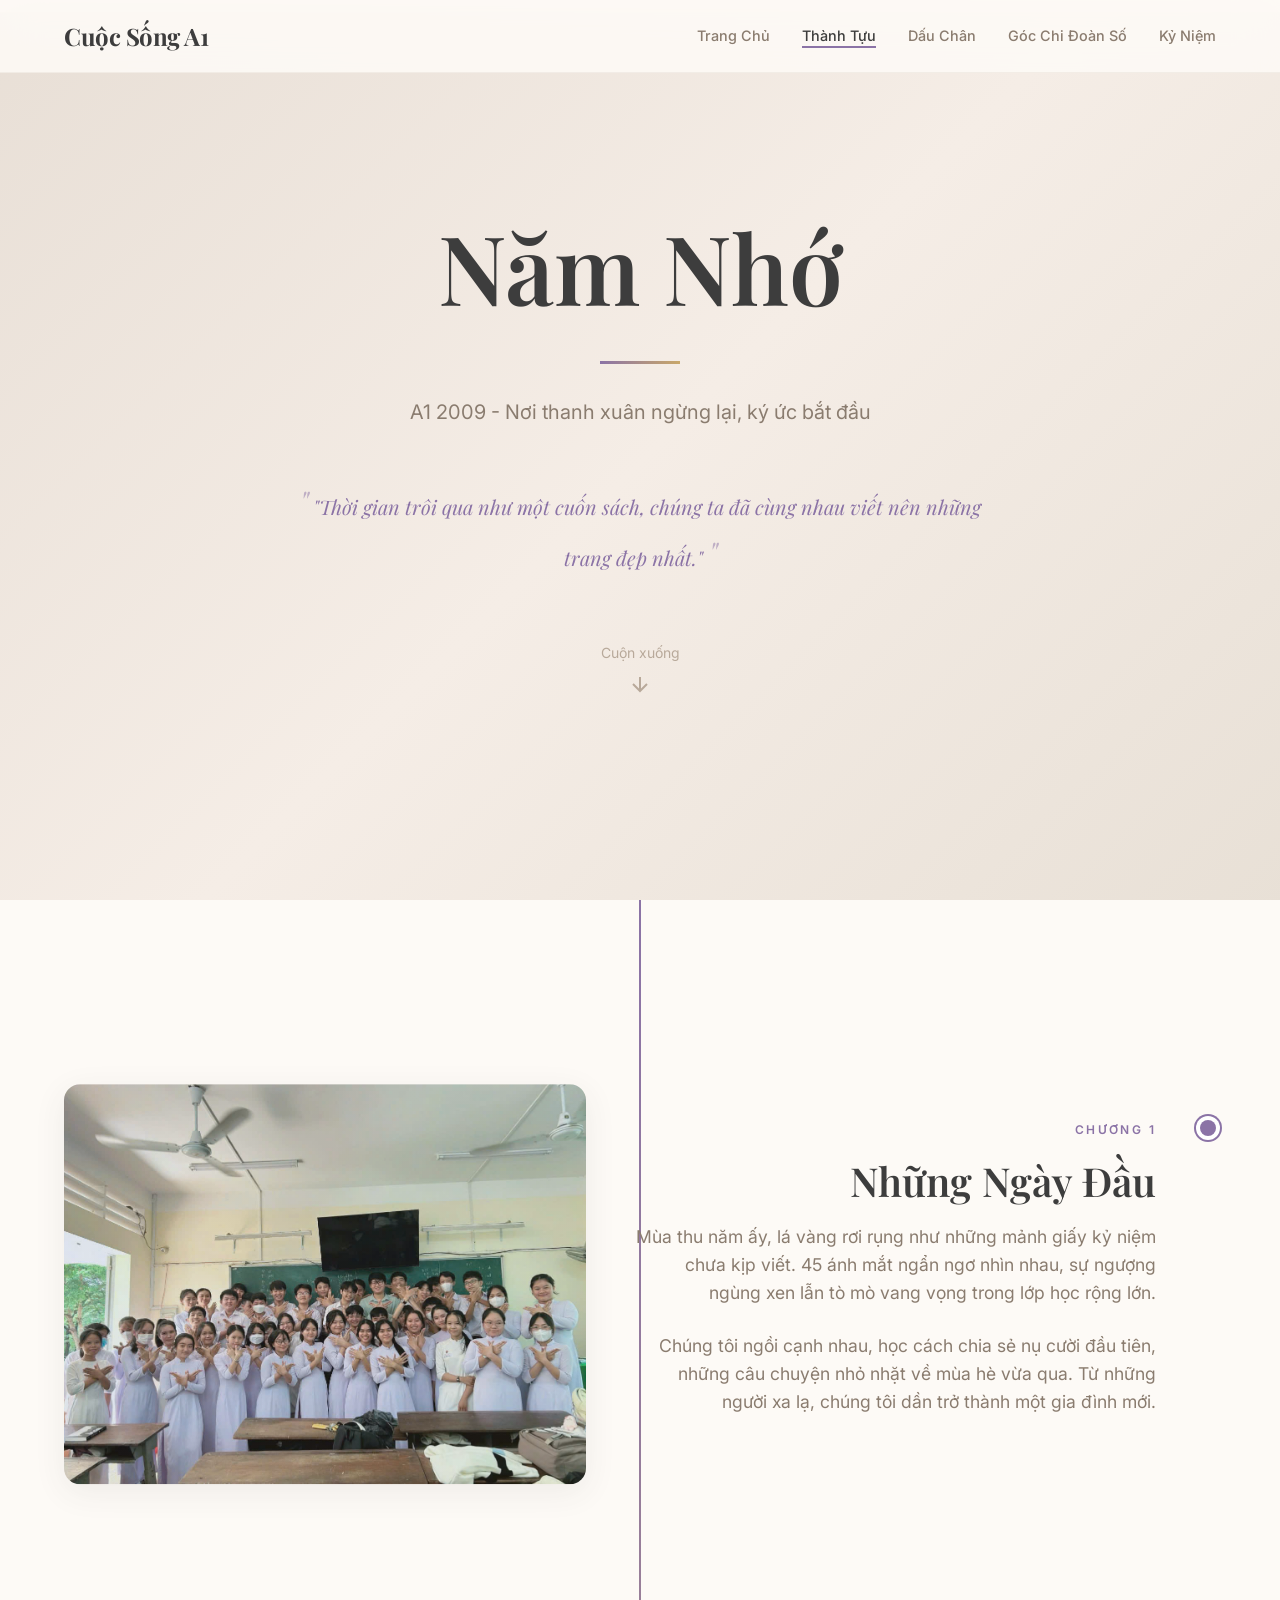
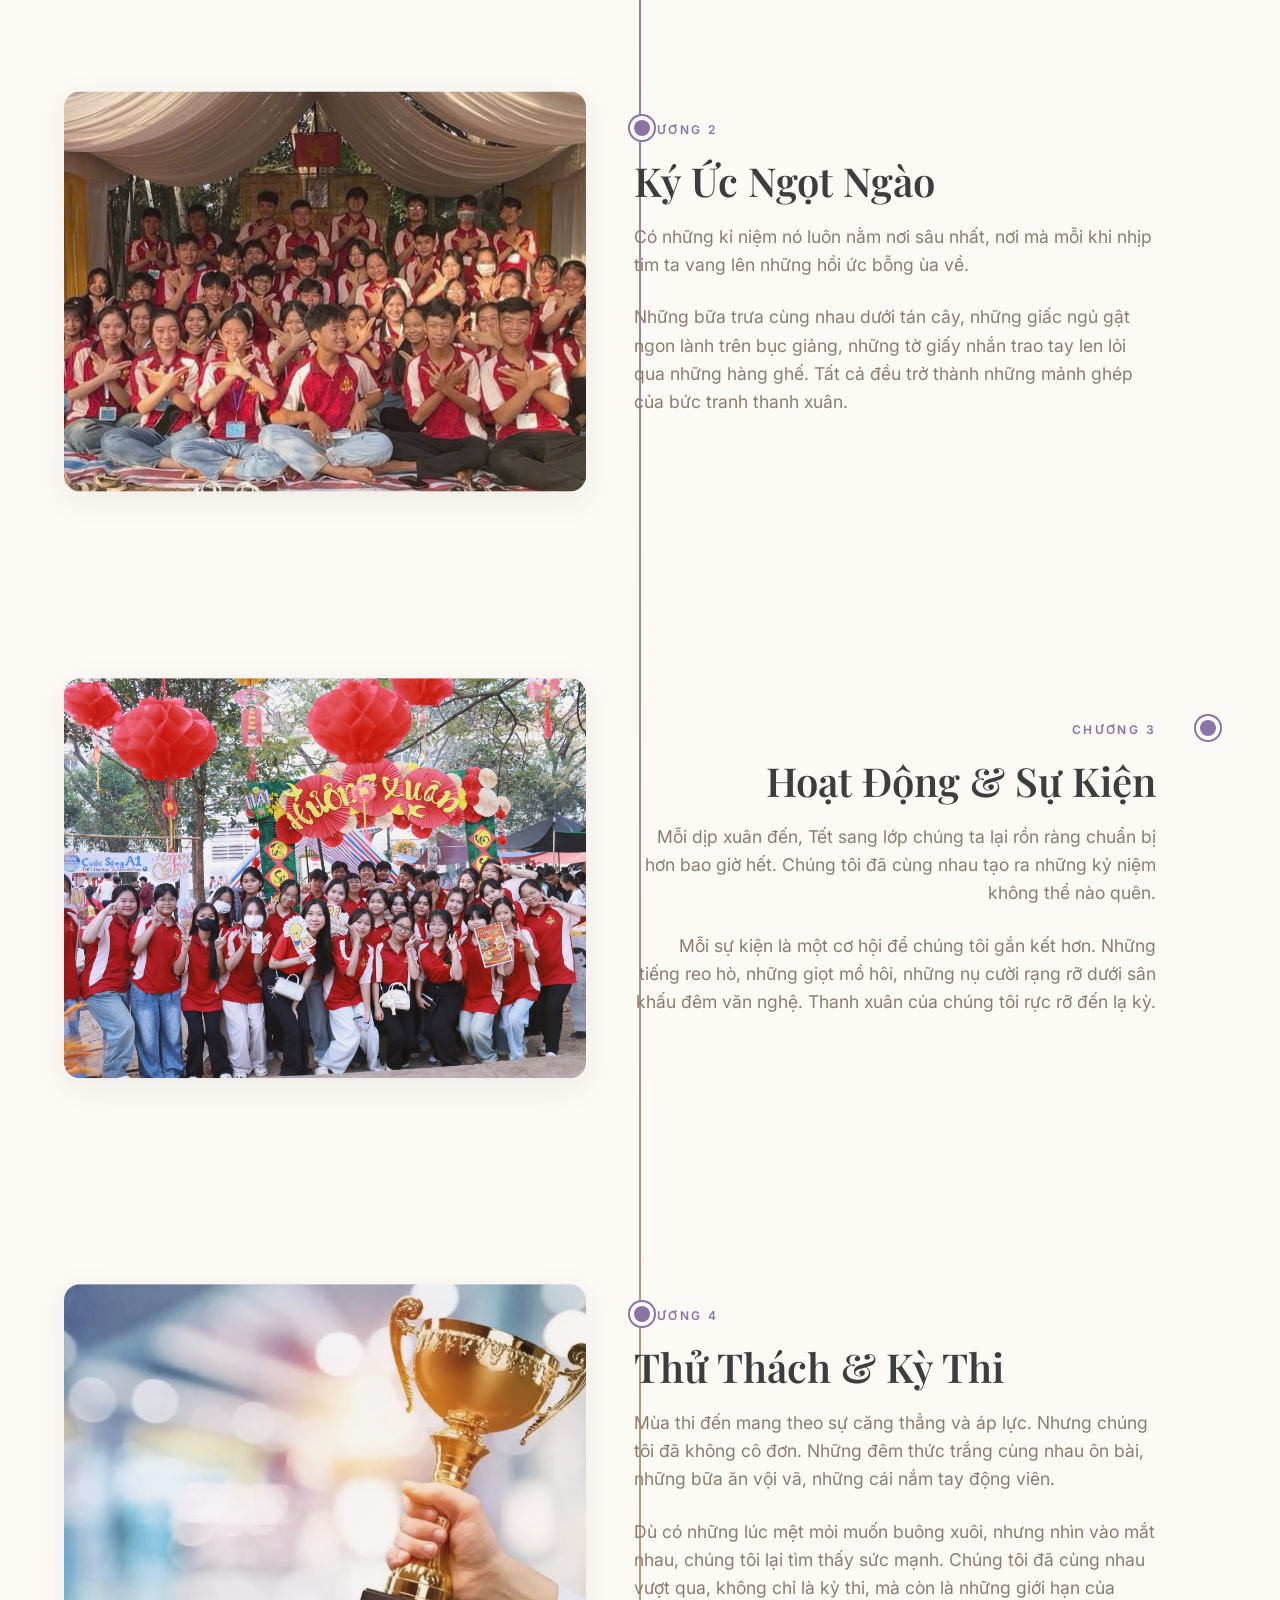
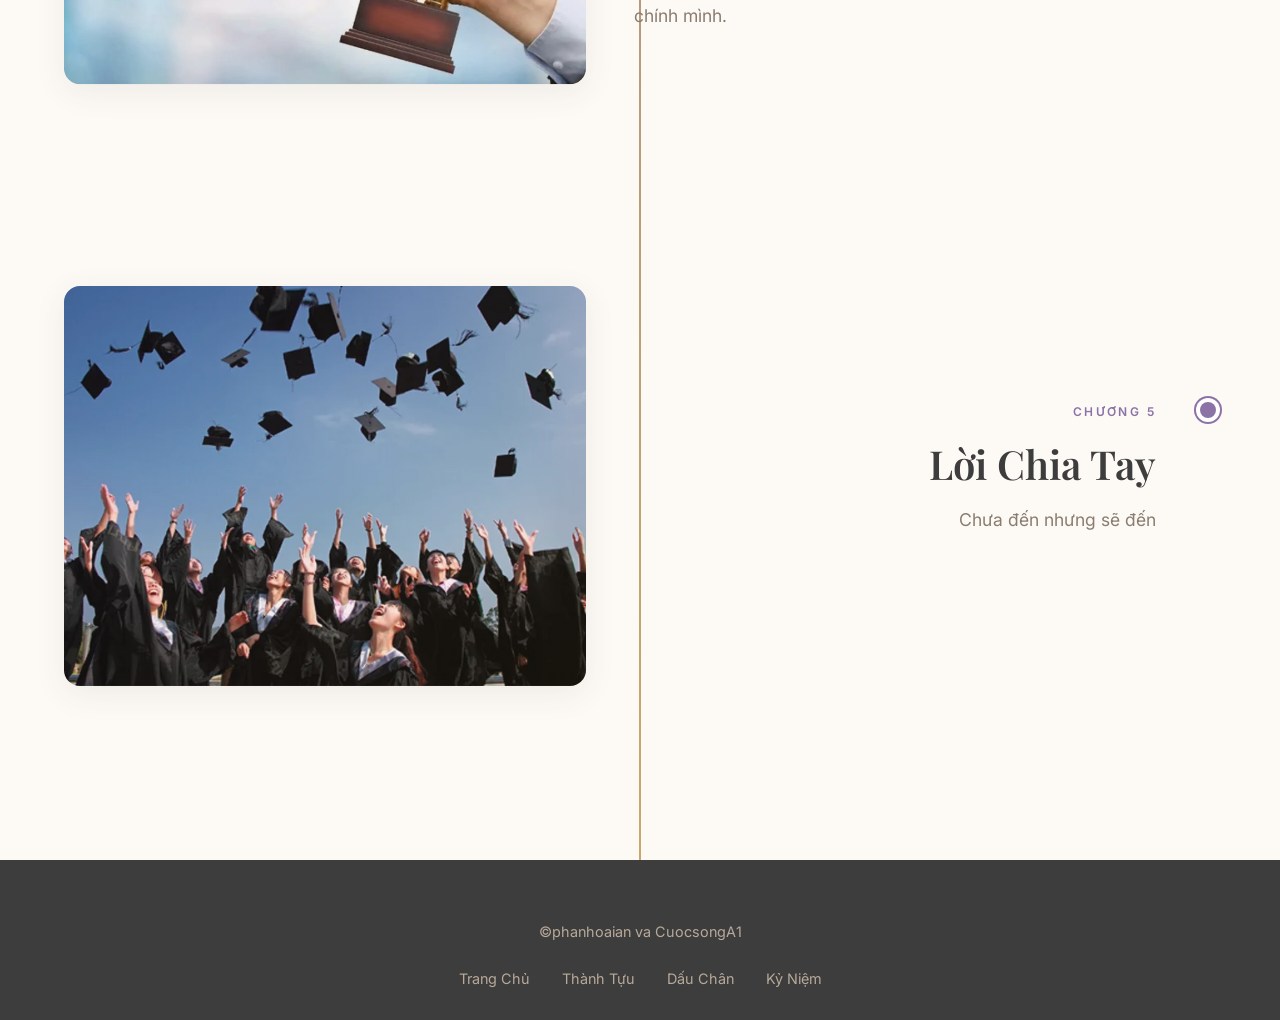
==== commit b173f8a3: "Add files via upload" ====
--- a/index.html
+++ b/index.html
@@ -22,6 +22,7 @@
                 <li><a href="https://shungching.github.io/cuocsonga1/">Trang Chủ</a></li>
                 <li><a href="https://shungching.github.io/cuocsonga1/achievements" class="active">Thành Tựu</a></li>
                 <li><a href="https://shungching.github.io/cuocsonga1/timeline">Dấu Chân</a></li>
+                <li><a href="https://shungching.github.io/cuocsonga1/bch">Góc Chi Đoàn Số</a></li>
                 <li><a href="https://drive.google.com/drive/folders/1b-xM9OxWRx40yR7_NTK7ebSOd1DAEus-?usp=sharing">Kỷ Niệm</a></li>
             </ul>
         </div>
